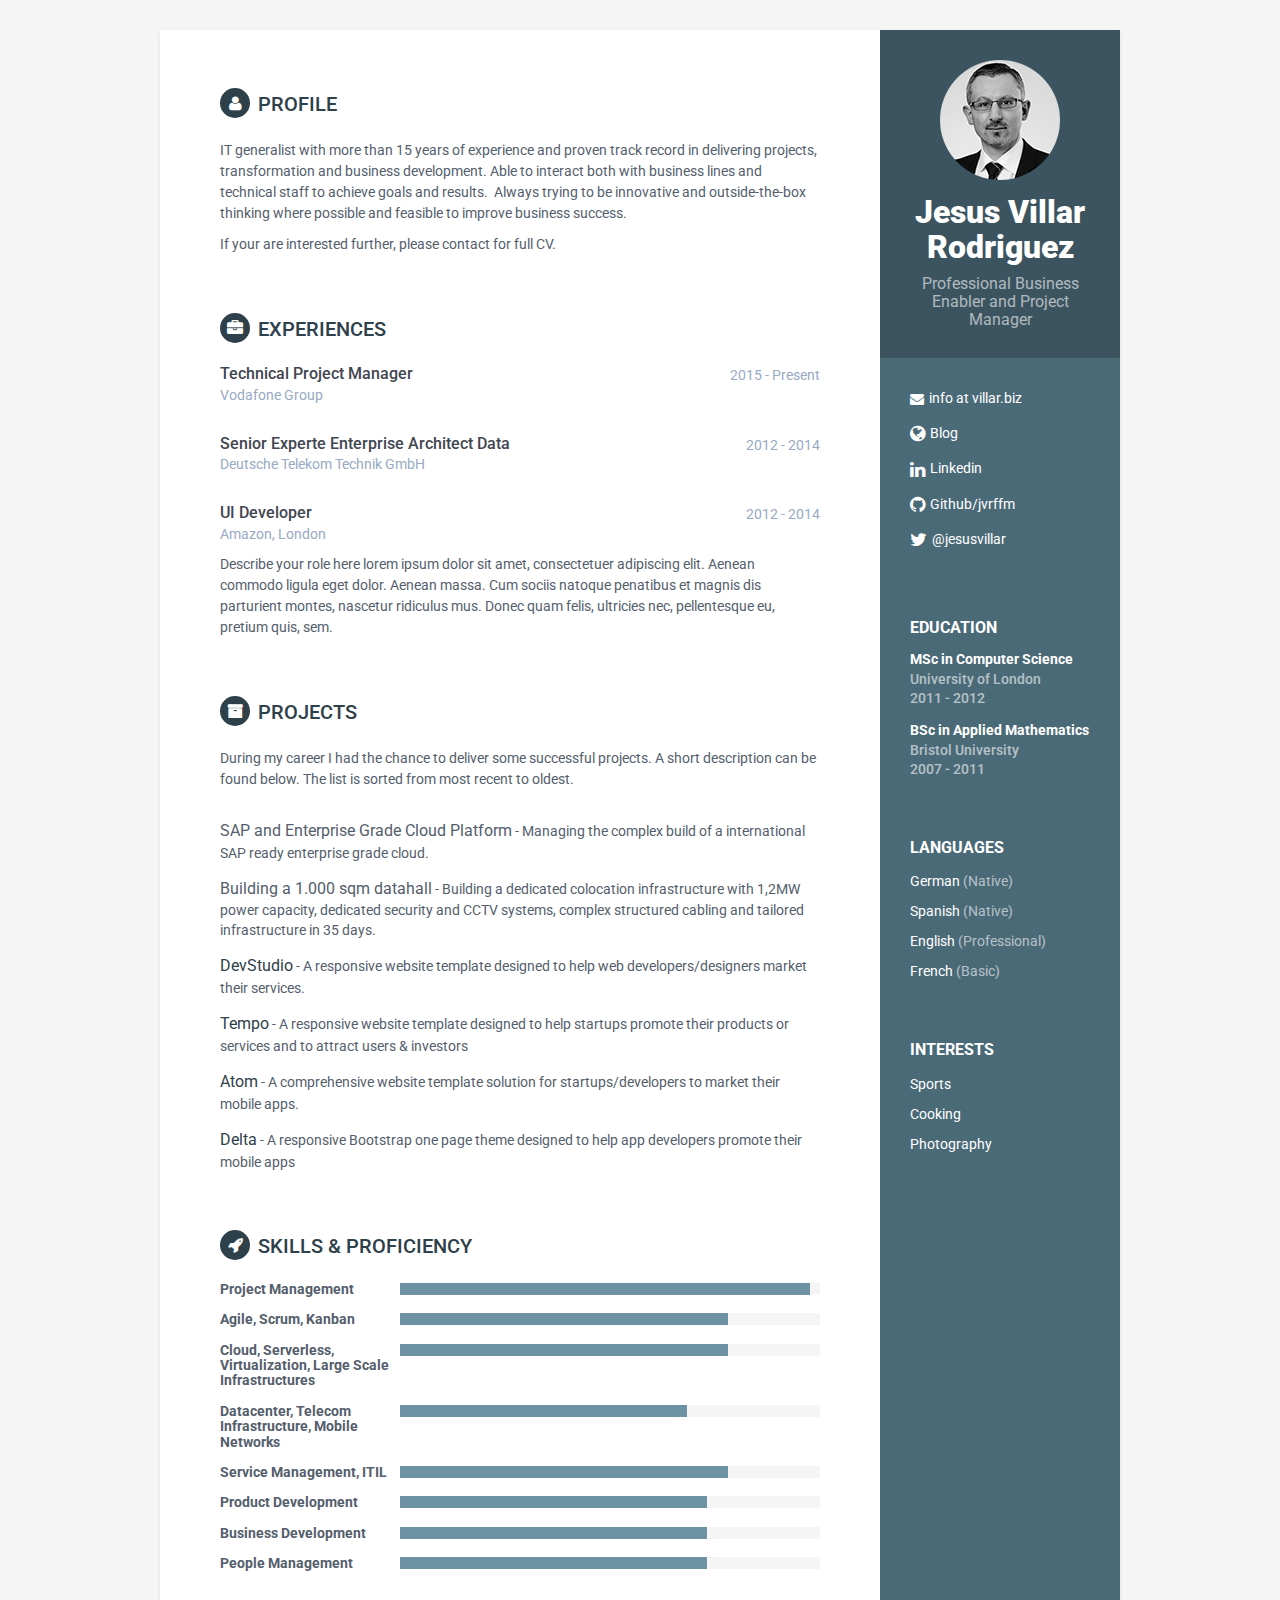
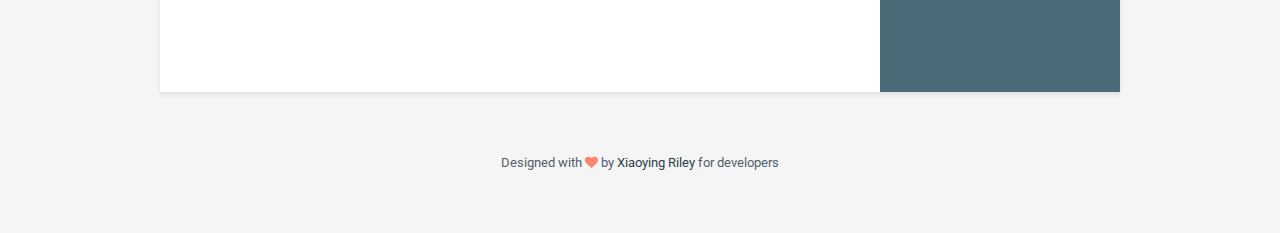
==== index.html @ b579a1f4 "Update Index page" ====
<!DOCTYPE html>
<!--[if IE 8]> <html lang="en" class="ie8"> <![endif]-->
<!--[if IE 9]> <html lang="en" class="ie9"> <![endif]-->
<!--[if !IE]><!--> <html lang="en"> <!--<![endif]-->
<head>
    <title>Jesus Villar Rodriguez</title>
    <!-- Meta -->
    <meta charset="utf-8">
    <meta http-equiv="X-UA-Compatible" content="IE=edge">
    <meta name="viewport" content="width=device-width, initial-scale=1.0">
    <meta name="description" content="Personal CV / Resume of Jesus Villar Rodriguez">
    <meta name="author" content="Jesus Villar Rodriguez">
    <link rel="shortcut icon" href="logos/favicon.ico">
    <link href='https://fonts.googleapis.com/css?family=Roboto:400,500,400italic,300italic,300,500italic,700,700italic,900,900italic' rel='stylesheet' type='text/css'>
    <!-- Global CSS -->
    <link rel="stylesheet" href="assets/plugins/bootstrap/css/bootstrap.min.css">
    <!-- Plugins CSS -->
    <link rel="stylesheet" href="assets/plugins/font-awesome/css/font-awesome.css">

    <!-- Theme CSS -->
    <link id="theme-style" rel="stylesheet" href="assets/css/styles-6.css">
    <!-- HTML5 shim and Respond.js for IE8 support of HTML5 elements and media queries -->
    <!--[if lt IE 9]>
      <script src="https://oss.maxcdn.com/html5shiv/3.7.2/html5shiv.min.js"></script>
      <script src="https://oss.maxcdn.com/respond/1.4.2/respond.min.js"></script>
    <![endif]-->
</head>

<body>
    <div class="wrapper">
        <div class="sidebar-wrapper">
            <div class="profile-container">
                <img class="profile" src="assets/images/profile.png" alt="Jesus Villar Rodriguez" />
                <h1 class="name">Jesus Villar Rodriguez</h1>
                <h3 class="tagline">Professional Business Enabler and Project Manager</h3>
            </div><!--//profile-container-->

            <div class="contact-container container-block">
                <ul class="list-unstyled contact-list">
                    <li class="email"><i class="fa fa-envelope"></i><a href="mailto: info@villar.biz">info at villar.biz</a></li>
                    <!-- <li class="phone"><i class="fa fa-phone"></i><a href="tel:0123 456 789">0123 456 789</a></li>-->
                    <li class="website"><i class="fa fa-globe"></i><a href="http://villar.cloud" target="_blank">Blog</a></li>
                    <li class="linkedin"><i class="fa fa-linkedin"></i><a href="https://www.linkedin.com/in/jesusvillar/" target="_blank">Linkedin</a></li>
                    <li class="github"><i class="fa fa-github"></i><a href="https://github.com/jvrffm" target="_blank">Github/jvrffm</a></li>
                    <li class="twitter"><i class="fa fa-twitter"></i><a href="https://twitter.com/jesusvillar" target="_blank">@jesusvillar</a></li>
                </ul>
            </div><!--//contact-container-->
            <div class="education-container container-block">
                <h2 class="container-block-title">Education</h2>
                <div class="item">
                    <h4 class="degree">MSc in Computer Science</h4>
                    <h5 class="meta">University of London</h5>
                    <div class="time">2011 - 2012</div>
                </div><!--//item-->
                <div class="item">
                    <h4 class="degree">BSc in Applied Mathematics</h4>
                    <h5 class="meta">Bristol University</h5>
                    <div class="time">2007 - 2011</div>
                </div><!--//item-->
            </div><!--//education-container-->

            <div class="languages-container container-block">
                <h2 class="container-block-title">Languages</h2>
                <ul class="list-unstyled interests-list">
                    <li>German <span class="lang-desc">(Native)</span></li>
                    <li>Spanish <span class="lang-desc">(Native)</span></li>
                    <li>English <span class="lang-desc">(Professional)</span></li>
                    <li>French <span class="lang-desc">(Basic)</span></li>
                </ul>
            </div><!--//interests-->

            <div class="interests-container container-block">
                <h2 class="container-block-title">Interests</h2>
                <ul class="list-unstyled interests-list">
                    <li>Sports</li>
                    <li>Cooking</li>
                    <li>Photography</li>
                </ul>
            </div><!--//interests-->

        </div><!--//sidebar-wrapper-->

        <div class="main-wrapper">

            <section class="section summary-section">
                <h2 class="section-title"><i class="fa fa-user"></i>Profile</h2>
                <div class="summary">
                    <p>IT generalist with more than 15 years of experience and proven track record in delivering projects, transformation and business development. Able to interact both with business lines and technical staff to achieve goals and results.  Always trying to be innovative and outside-the-box thinking where possible and feasible to improve business success.</p>
                    <p>If your are interested further, please contact for full CV. </p>
                </div><!--//summary-->
            </section><!--//section-->

            <section class="section experiences-section">
                <h2 class="section-title"><i class="fa fa-briefcase"></i>Experiences</h2>

                <div class="item">
                    <div class="meta">
                        <div class="upper-row">
                            <h3 class="job-title">Technical Project Manager</h3>
                            <div class="time">2015 - Present</div>
                        </div><!--//upper-row-->
                        <div class="company">Vodafone Group</div>
                    </div><!--//meta-->
<!--                <div class="details">
                        <p>DETAILS HERE</p>
                    </div> -->
                </div><!--//item-->

                <div class="item">
                    <div class="meta">
                        <div class="upper-row">
                            <h3 class="job-title">Senior Experte Enterprise Architect Data</h3>
                            <div class="time">2012 - 2014</div>
                        </div><!--//upper-row-->
                        <div class="company">Deutsche Telekom Technik GmbH</div>
                    </div><!--//meta-->
                    <!--                <div class="details">
                                            <p>DETAILS HERE</p>
                                        </div> -->
                </div><!--//item-->

                <div class="item">
                    <div class="meta">
                        <div class="upper-row">
                            <h3 class="job-title">UI Developer</h3>
                            <div class="time">2012 - 2014</div>
                        </div><!--//upper-row-->
                        <div class="company">Amazon, London</div>
                    </div><!--//meta-->
                    <div class="details">
                        <p>Describe your role here lorem ipsum dolor sit amet, consectetuer adipiscing elit. Aenean commodo ligula eget dolor. Aenean massa. Cum sociis natoque penatibus et magnis dis parturient montes, nascetur ridiculus mus. Donec quam felis, ultricies nec, pellentesque eu, pretium quis, sem.</p>
                    </div><!--//details-->
                </div><!--//item-->

            </section><!--//section-->

            <section class="section projects-section">
                <h2 class="section-title"><i class="fa fa-archive"></i>Projects</h2>
                <div class="intro">
                    <p>During my career I had the chance to deliver some successful projects. A short description can be found below. The list is sorted from most recent to oldest.</p>
                </div><!--//intro-->

                <div class="item">
                    <span class="project-title">SAP and Enterprise Grade Cloud Platform</span> - <span class="project-tagline">Managing the complex build of a international SAP ready enterprise grade cloud.</span>
                </div><!--//item-->

                <div class="item">
                    <span class="project-title">Building a 1.000 sqm datahall</span> - <span class="project-tagline">Building a dedicated colocation infrastructure with 1,2MW power capacity, dedicated security and CCTV systems, complex structured cabling and tailored infrastructure in 35 days.</span>
                </div><!--//item-->
                <div class="item">
                    <span class="project-title"><a href="http://themes.3rdwavemedia.com/website-templates/responsive-bootstrap-theme-web-development-agencies-devstudio/" target="_blank">DevStudio</a></span> -
                    <span class="project-tagline">A responsive website template designed to help web developers/designers market their services. </span>
                </div><!--//item-->
                <div class="item">
                    <span class="project-title"><a href="http://themes.3rdwavemedia.com/website-templates/responsive-bootstrap-theme-for-startups-tempo/" target="_blank">Tempo</a></span> - <span class="project-tagline">A responsive website template designed to help startups promote their products or services and to attract users &amp; investors</span>
                </div><!--//item-->
                <div class="item">
                    <span class="project-title"><a href="hhttp://themes.3rdwavemedia.com/website-templates/responsive-bootstrap-theme-mobile-apps-atom/" target="_blank">Atom</a></span> - <span class="project-tagline">A comprehensive website template solution for startups/developers to market their mobile apps. </span>
                </div><!--//item-->
                <div class="item">
                    <span class="project-title"><a href="http://themes.3rdwavemedia.com/website-templates/responsive-bootstrap-theme-for-mobile-apps-delta/" target="_blank">Delta</a></span> - <span class="project-tagline">A responsive Bootstrap one page theme designed to help app developers promote their mobile apps</span>
                </div><!--//item-->
            </section><!--//section-->

            <section class="skills-section section">
                <h2 class="section-title"><i class="fa fa-rocket"></i>Skills &amp; Proficiency</h2>
                <div class="skillset">
                    <div class="item">
                        <h3 class="level-title">Project Management</h3>
                        <div class="level-bar">
                            <div class="level-bar-inner" data-level="100%">
                            </div>
                        </div><!--//level-bar-->
                    </div><!--//item-->

                    <div class="item">
                        <h3 class="level-title">Agile, Scrum, Kanban</h3>
                        <div class="level-bar">
                            <div class="level-bar-inner" data-level="80%">
                            </div>
                        </div><!--//level-bar-->
                    </div><!--//item-->

                    <div class="item">
                        <h3 class="level-title">Cloud, Serverless, Virtualization, Large Scale Infrastructures</h3>
                        <div class="level-bar">
                            <div class="level-bar-inner" data-level="80%">
                            </div>
                        </div><!--//level-bar-->
                    </div><!--//item-->

                    <div class="item">
                        <h3 class="level-title">Datacenter, Telecom Infrastructure, Mobile Networks</h3>
                        <div class="level-bar">
                            <div class="level-bar-inner" data-level="70%">
                            </div>
                        </div><!--//level-bar-->
                    </div><!--//item-->

                    <div class="item">
                        <h3 class="level-title">Service Management, ITIL</h3>
                        <div class="level-bar">
                            <div class="level-bar-inner" data-level="80%">
                            </div>
                        </div><!--//level-bar-->
                    </div><!--//item-->

                    <div class="item">
                        <h3 class="level-title">Product Development</h3>
                        <div class="level-bar">
                            <div class="level-bar-inner" data-level="75%">
                            </div>
                        </div><!--//level-bar-->
                    </div><!--//item-->

                    <div class="item">
                        <h3 class="level-title">Business Development</h3>
                        <div class="level-bar">
                            <div class="level-bar-inner" data-level="75%">
                            </div>
                        </div><!--//level-bar-->
                    </div><!--//item-->

                    <div class="item">
                        <h3 class="level-title">People Management</h3>
                        <div class="level-bar">
                            <div class="level-bar-inner" data-level="75%">
                            </div>
                        </div><!--//level-bar-->
                    </div><!--//item-->

                </div>
            </section><!--//skills-section-->

        </div><!--//main-body-->
    </div>

    <footer class="footer">
        <div class="text-center">
                <!--/* This template is released under the Creative Commons Attribution 3.0 License. Please keep the attribution link below when using for your own project. Thank you for your support. :) If you'd like to use the template without the attribution, you can check out other license options via our website: themes.3rdwavemedia.com */-->
                <small class="copyright">Designed with <i class="fa fa-heart"></i> by <a href="http://themes.3rdwavemedia.com" target="_blank">Xiaoying Riley</a> for developers</small>
        </div><!--//container-->
    </footer><!--//footer-->

    <!-- Javascript -->
    <script type="text/javascript" src="assets/plugins/jquery-1.11.3.min.js"></script>
    <script type="text/javascript" src="assets/plugins/bootstrap/js/bootstrap.min.js"></script>
    <!-- custom js -->
    <script type="text/javascript" src="assets/js/main.js"></script>
</body>
</html>
---- assets/css/styles-6.css ----
/*   
 * Template Name: Orbit - Responsive Resume/CV Template for Developers
 * Version: 1.0
 * Author: Xiaoying Riley
 * Twitter: @3rdwave_themes
 * License: Creative Commons Attribution 3.0 License
 * Website: http://themes.3rdwavemedia.com/
*/
/* styles-6.css */
/* ======= Base ======= */
body {
  font-family: 'Roboto', sans-serif;
  color: #545E6C;
  background: #f5f5f5;
  font-size: 14px;
  padding: 30px;
  -webkit-font-smoothing: antialiased;
  -moz-osx-font-smoothing: grayscale;
}
h1,
h2,
h3,
h4,
h5,
h6 {
  font-weight: 700;
}
a {
  color: #2e4049;
  -webkit-transition: all 0.4s ease-in-out;
  -moz-transition: all 0.4s ease-in-out;
  -ms-transition: all 0.4s ease-in-out;
  -o-transition: all 0.4s ease-in-out;
}
a:hover {
  text-decoration: underline;
  color: #10171a;
}
a:focus {
  text-decoration: none;
}
p {
  line-height: 1.5;
}
.wrapper {
  background: #4B6A78;
  max-width: 960px;
  margin: 0 auto;
  position: relative;
  -webkit-box-shadow: 0px 2px 4px rgba(0, 0, 0, 0.1);
  -moz-box-shadow: 0px 2px 4px rgba(0, 0, 0, 0.1);
  box-shadow: 0px 2px 4px rgba(0, 0, 0, 0.1);
}
.sidebar-wrapper {
  background: #4B6A78;
  position: absolute;
  right: 0;
  width: 240px;
  height: 100%;
  min-height: 800px;
  color: #fff;
}
.sidebar-wrapper a {
  color: #fff;
}
.sidebar-wrapper .profile-container {
  padding: 30px;
  background: rgba(0, 0, 0, 0.2);
  text-align: center;
  color: #fff;
}
.sidebar-wrapper .name {
  font-size: 32px;
  font-weight: 900;
  margin-top: 0;
  margin-bottom: 10px;
}
.sidebar-wrapper .tagline {
  color: rgba(255, 255, 255, 0.6);
  font-size: 16px;
  font-weight: 400;
  margin-top: 0;
  margin-bottom: 0;
}
.sidebar-wrapper .profile {
  margin-bottom: 15px;
}
.sidebar-wrapper .contact-list .fa {
  margin-right: 5px;
  font-size: 18px;
  vertical-align: middle;
}
.sidebar-wrapper .contact-list li {
  margin-bottom: 15px;
}
.sidebar-wrapper .contact-list li:last-child {
  margin-bottom: 0;
}
.sidebar-wrapper .contact-list .email .fa {
  font-size: 14px;
}
.sidebar-wrapper .container-block {
  padding: 30px;
}
.sidebar-wrapper .container-block-title {
  text-transform: uppercase;
  font-size: 16px;
  font-weight: 700;
  margin-top: 0;
  margin-bottom: 15px;
}
.sidebar-wrapper .degree {
  font-size: 14px;
  margin-top: 0;
  margin-bottom: 5px;
}
.sidebar-wrapper .education-container .item {
  margin-bottom: 15px;
}
.sidebar-wrapper .education-container .item:last-child {
  margin-bottom: 0;
}
.sidebar-wrapper .education-container .meta {
  color: rgba(255, 255, 255, 0.6);
  font-weight: 500;
  margin-bottom: 0px;
  margin-top: 0;
}
.sidebar-wrapper .education-container .time {
  color: rgba(255, 255, 255, 0.6);
  font-weight: 500;
  margin-bottom: 0px;
}
.sidebar-wrapper .languages-container .lang-desc {
  color: rgba(255, 255, 255, 0.6);
}
.sidebar-wrapper .languages-list {
  margin-bottom: 0;
}
.sidebar-wrapper .languages-list li {
  margin-bottom: 10px;
}
.sidebar-wrapper .languages-list li:last-child {
  margin-bottom: 0;
}
.sidebar-wrapper .interests-list {
  margin-bottom: 0;
}
.sidebar-wrapper .interests-list li {
  margin-bottom: 10px;
}
.sidebar-wrapper .interests-list li:last-child {
  margin-bottom: 0;
}
.main-wrapper {
  background: #fff;
  padding: 60px;
  padding-right: 300px;
}
.main-wrapper .section-title {
  text-transform: uppercase;
  font-size: 20px;
  font-weight: 500;
  color: #2e4049;
  position: relative;
  margin-top: 0;
  margin-bottom: 20px;
}
.main-wrapper .section-title .fa {
  width: 30px;
  height: 30px;
  margin-right: 8px;
  display: inline-block;
  color: #fff;
  -webkit-border-radius: 50%;
  -moz-border-radius: 50%;
  -ms-border-radius: 50%;
  -o-border-radius: 50%;
  border-radius: 50%;
  -moz-background-clip: padding;
  -webkit-background-clip: padding-box;
  background-clip: padding-box;
  background: #2e4049;
  text-align: center;
  padding-top: 8px;
  font-size: 16px;
  position: relative;
  top: -2px;
}
.main-wrapper .section {
  margin-bottom: 60px;
}
.main-wrapper .experiences-section .item {
  margin-bottom: 30px;
}
.main-wrapper .upper-row {
  position: relative;
  overflow: hidden;
  margin-bottom: 2px;
}
.main-wrapper .job-title {
  color: #3F4650;
  font-size: 16px;
  margin-top: 0;
  margin-bottom: 0;
  font-weight: 500;
}
.main-wrapper .time {
  position: absolute;
  right: 0;
  top: 0;
  color: #97AAC3;
}
.main-wrapper .company {
  margin-bottom: 10px;
  color: #97AAC3;
}
.main-wrapper .project-title {
  font-size: 16px;
  font-weight: 400;
  margin-top: 0;
  margin-bottom: 5px;
}
.main-wrapper .projects-section .intro {
  margin-bottom: 30px;
}
.main-wrapper .projects-section .item {
  margin-bottom: 15px;
}
.skillset .item {
  margin-bottom: 15px;
  overflow: hidden;
}
.skillset .level-title {
  font-size: 14px;
  margin-top: 0;
  margin-bottom: 12px;
}
.skillset .level-bar {
  height: 12px;
  background: #f5f5f5;
}
.skillset .level-bar-inner {
  height: 12px;
  background: #6c92a3;
}
.footer {
  padding: 30px;
  padding-top: 60px;
}
.footer .copyright {
  line-height: 1.6;
  color: #545E6C;
  font-size: 13px;
}
.footer .fa-heart {
  color: #fb866a;
}
/* Extra small devices (phones, less than 768px) */
@media (max-width: 767px) {
  .sidebar-wrapper {
    position: static;
    width: inherit;
  }
  .main-wrapper {
    padding: 30px;
  }
  .main-wrapper .time {
    position: static;
    display: block;
    margin-top: 5px;
  }
  .main-wrapper .upper-row {
    margin-bottom: 0;
  }
}
/* Small devices (tablets, 768px and up) */
/* Medium devices (desktops, 992px and up) */
@media (min-width: 992px) {
  .skillset .level-title {
    display: inline-block;
    float: left;
    width: 30%;
    margin-bottom: 0;
  }
  .skillset .level-bar {
    display: inline-block;
    width: 70%;
    float: left;
    position: relative;
    top: 1px;
  }
}
/* Large devices (large desktops, 1200px and up) */
/* Ex-Large devices (large desktops, 1200px and up) */
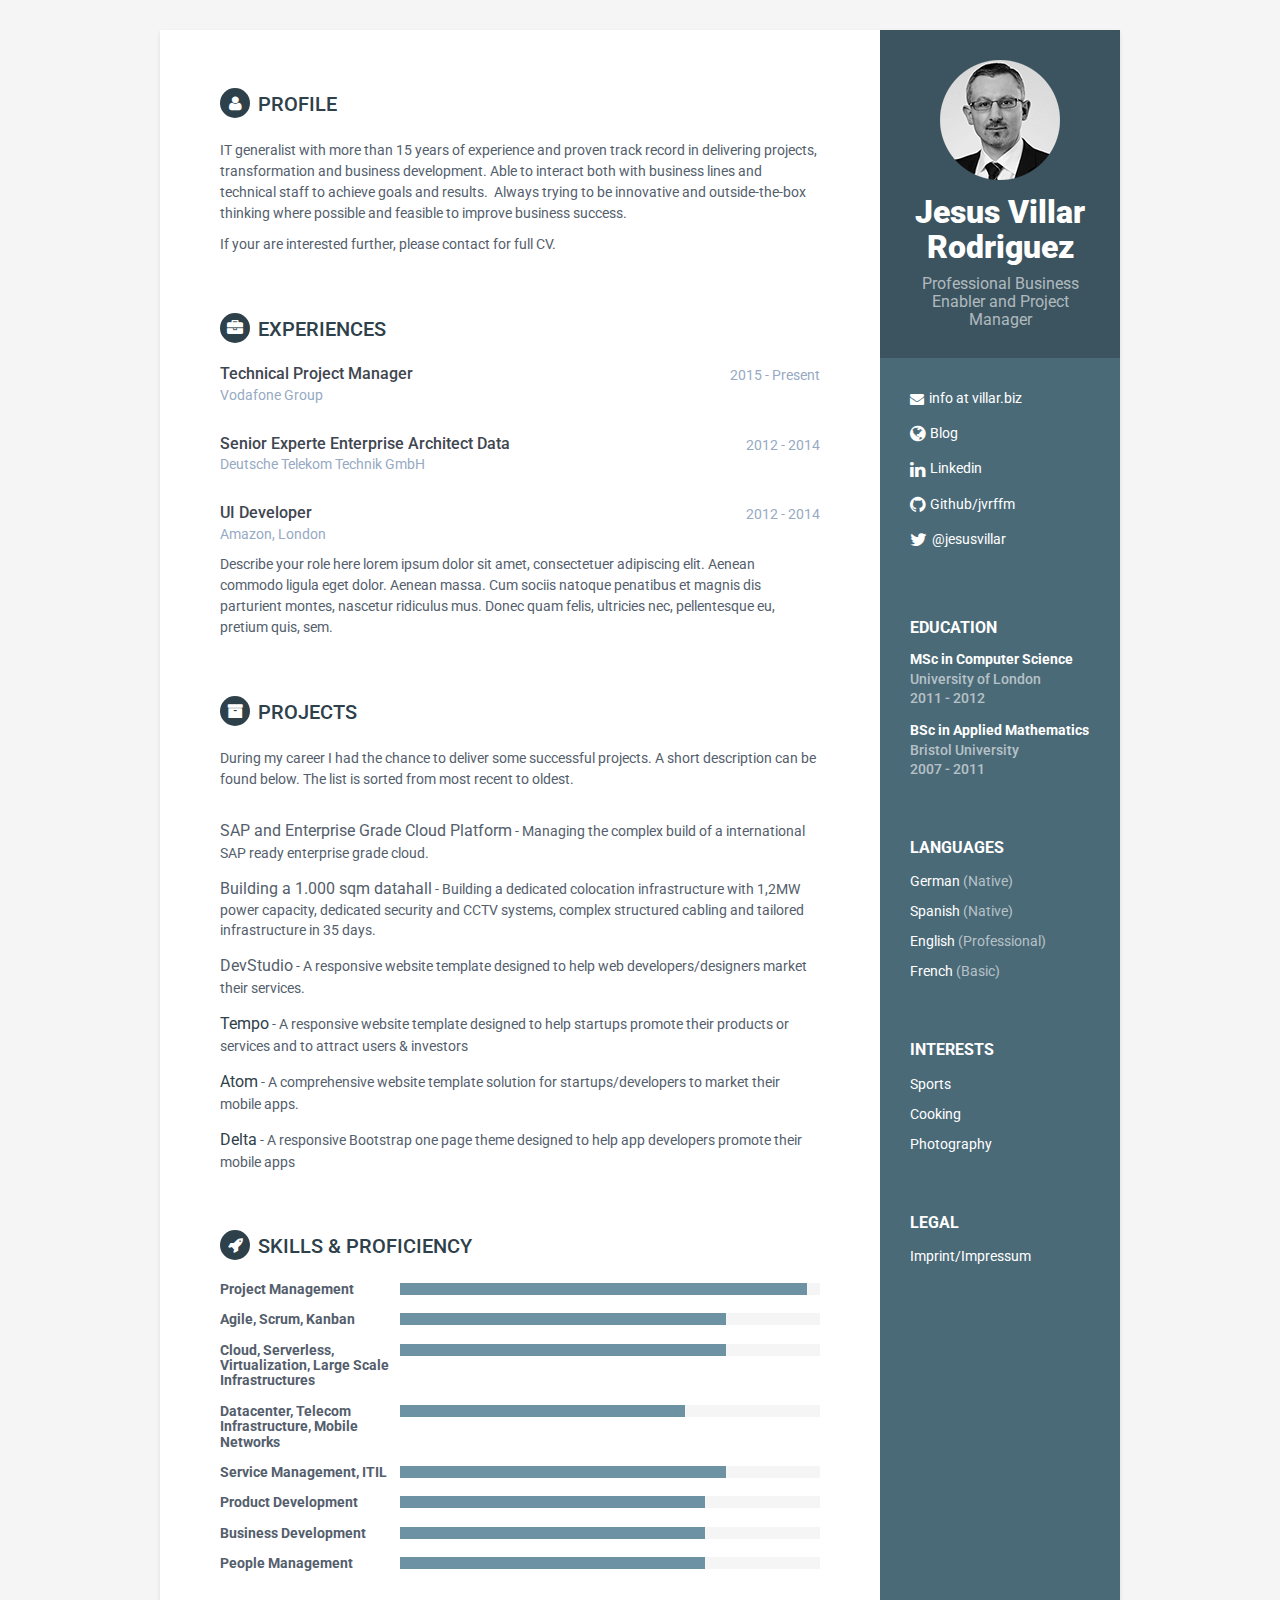
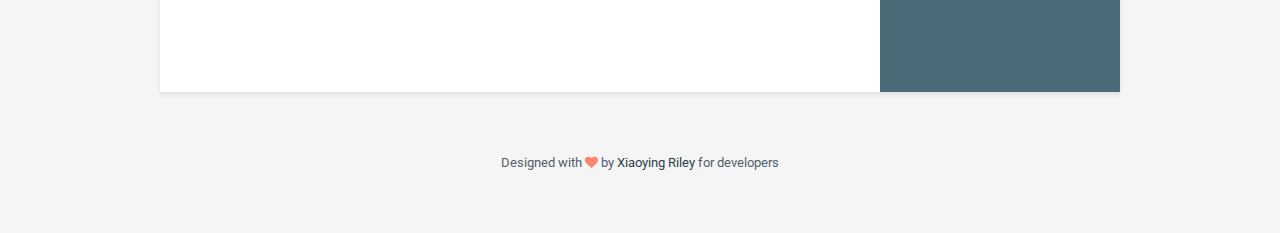
==== commit 63b20514: "Impressum added" ====
--- a/index.html
+++ b/index.html
@@ -78,6 +78,15 @@
                 </ul>
             </div><!--//interests-->
 
+            <div class="interests-container container-block">
+                <h2 class="container-block-title">Legal</h2>
+                <ul class="list-unstyled interests-list">
+                    <li><a href="impressum.html" target="_blank">Imprint/Impressum</a></li>
+                </ul>
+            </div><!--//Legal-->
+
+
+
         </div><!--//sidebar-wrapper-->
 
         <div class="main-wrapper">
@@ -149,7 +158,7 @@
                     <span class="project-title">Building a 1.000 sqm datahall</span> - <span class="project-tagline">Building a dedicated colocation infrastructure with 1,2MW power capacity, dedicated security and CCTV systems, complex structured cabling and tailored infrastructure in 35 days.</span>
                 </div><!--//item-->
                 <div class="item">
-                    <span class="project-title"><a href="http://themes.3rdwavemedia.com/website-templates/responsive-bootstrap-theme-web-development-agencies-devstudio/" target="_blank">DevStudio</a></span> -
+                    <span class="project-title">DevStudio</span> -
                     <span class="project-tagline">A responsive website template designed to help web developers/designers market their services. </span>
                 </div><!--//item-->
                 <div class="item">
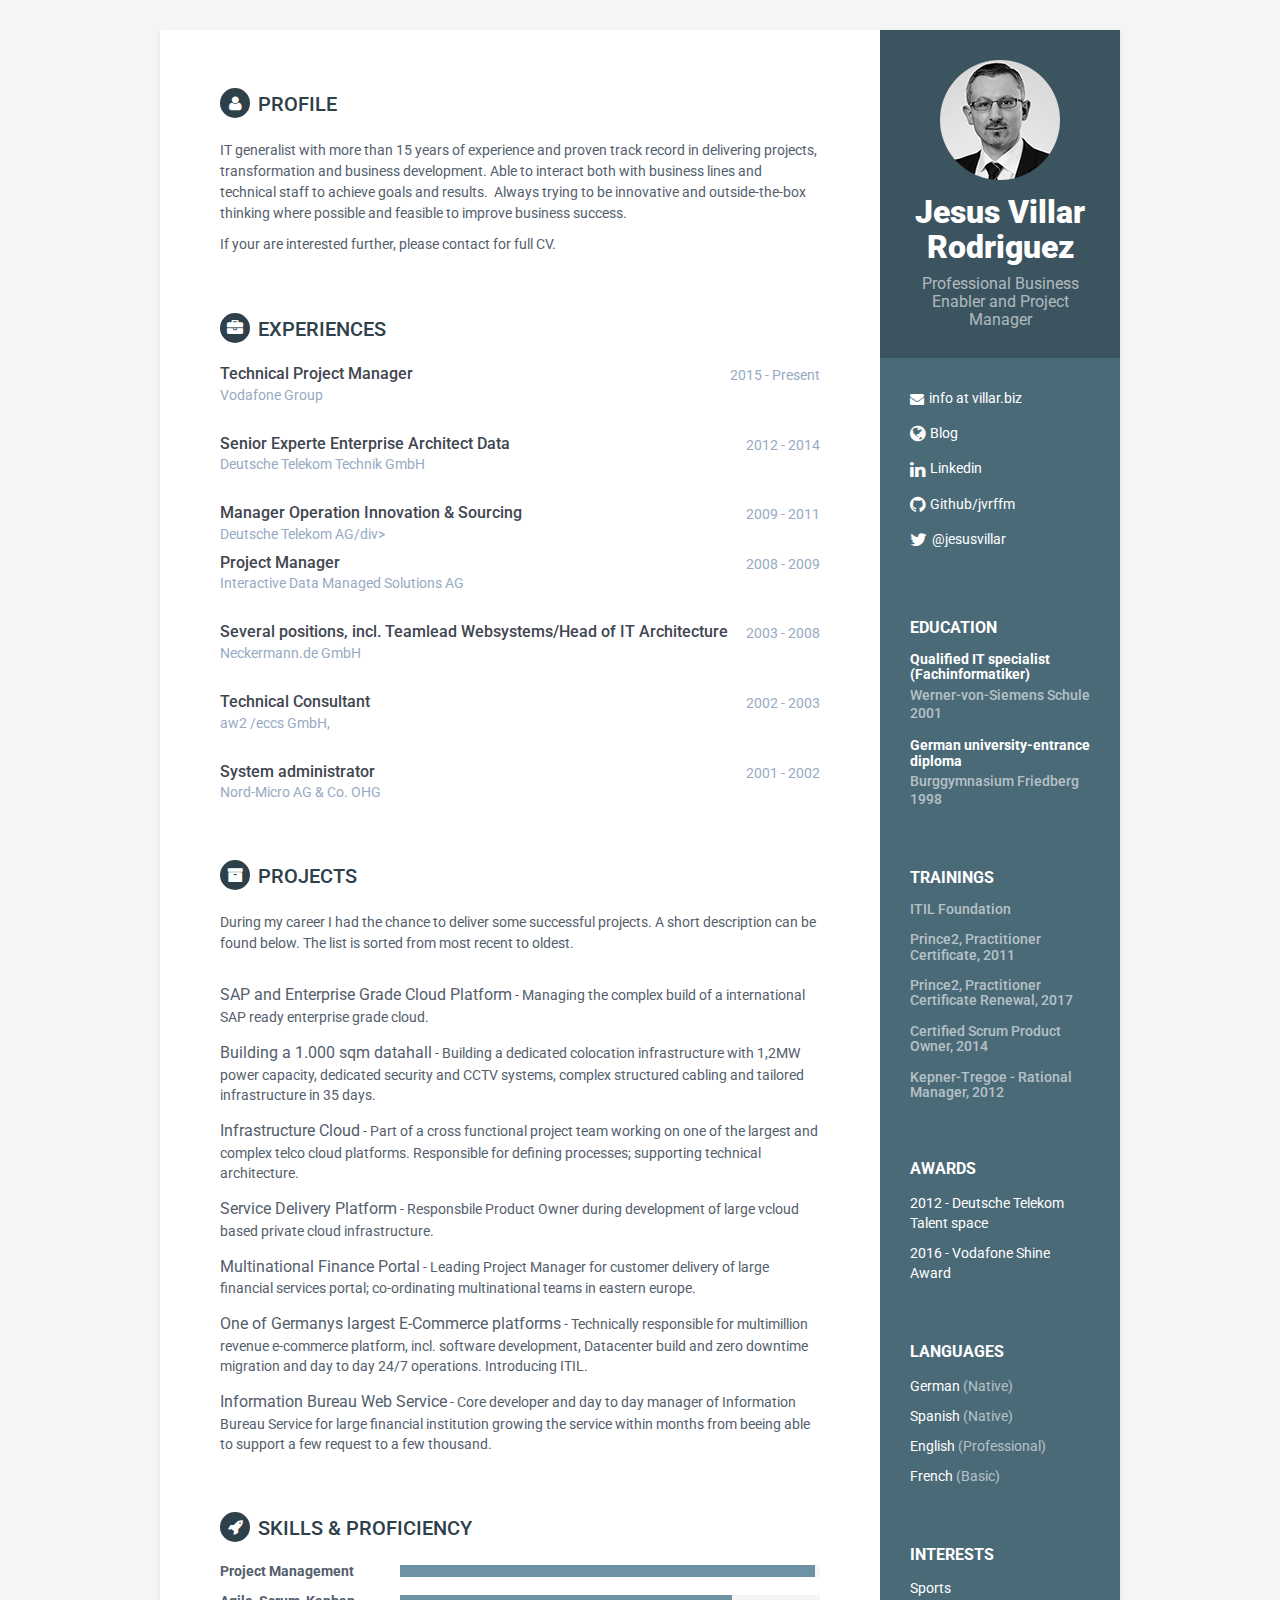
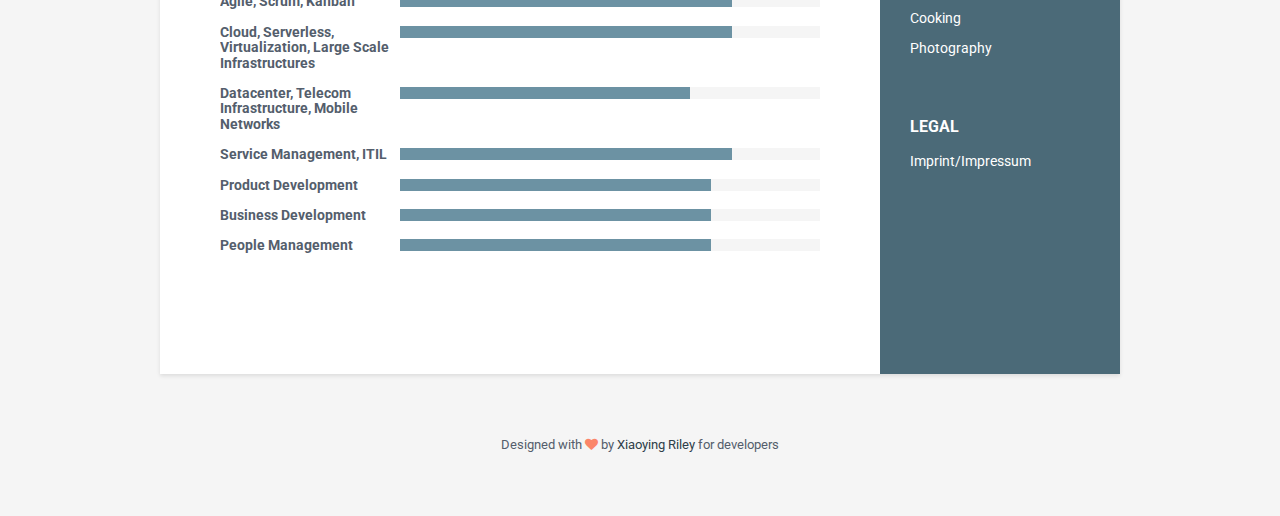
==== commit 04f89696: "Index finished" ====
--- a/index.html
+++ b/index.html
@@ -48,16 +48,44 @@
             <div class="education-container container-block">
                 <h2 class="container-block-title">Education</h2>
                 <div class="item">
-                    <h4 class="degree">MSc in Computer Science</h4>
-                    <h5 class="meta">University of London</h5>
-                    <div class="time">2011 - 2012</div>
-                </div><!--//item-->
-                <div class="item">
-                    <h4 class="degree">BSc in Applied Mathematics</h4>
-                    <h5 class="meta">Bristol University</h5>
-                    <div class="time">2007 - 2011</div>
+                    <h4 class="degree">Qualified IT specialist (Fachinformatiker)</h4>
+                    <h5 class="meta">Werner-von-Siemens Schule</h5>
+                    <div class="time">2001</div>
+                </div><!--//item-->
+                <div class="item">
+                    <h4 class="degree">German university-entrance diploma</h4>
+                    <h5 class="meta">Burggymnasium Friedberg</h5>
+                    <div class="time">1998</div>
                 </div><!--//item-->
             </div><!--//education-container-->
+
+            <div class="education-container container-block">
+                <h2 class="container-block-title">Trainings</h2>
+                <div class="item">
+                    <h5 class="meta">ITIL Foundation</h5>
+                </div><!--//item-->
+                <div class="item">
+                    <h5 class="meta">Prince2, Practitioner Certificate, 2011</h5>
+                </div><!--//item-->
+                <div class="item">
+                    <h5 class="meta">Prince2, Practitioner Certificate Renewal, 2017</h5>
+                </div><!--//item-->
+                <div class="item">
+                    <h5 class="meta">Certified Scrum Product Owner, 2014</h5>
+                </div><!--//item-->
+                <div class="item">
+                    <h5 class="meta">Kepner-Tregoe - Rational Manager, 2012</h5>
+                </div><!--//item-->
+            </div><!--//education-container-->
+
+            <!--//Awards-->
+            <div class="interests-container container-block">
+                <h2 class="container-block-title">Awards</h2>
+                <ul class="list-unstyled interests-list">
+                    <li>2012 - Deutsche Telekom Talent space </li>
+                    <li>2016 - Vodafone Shine Award </li>
+                </ul>
+            </div><!--//Awards-->
 
             <div class="languages-container container-block">
                 <h2 class="container-block-title">Languages</h2>
@@ -132,14 +160,66 @@
                 <div class="item">
                     <div class="meta">
                         <div class="upper-row">
-                            <h3 class="job-title">UI Developer</h3>
-                            <div class="time">2012 - 2014</div>
-                        </div><!--//upper-row-->
-                        <div class="company">Amazon, London</div>
-                    </div><!--//meta-->
-                    <div class="details">
-                        <p>Describe your role here lorem ipsum dolor sit amet, consectetuer adipiscing elit. Aenean commodo ligula eget dolor. Aenean massa. Cum sociis natoque penatibus et magnis dis parturient montes, nascetur ridiculus mus. Donec quam felis, ultricies nec, pellentesque eu, pretium quis, sem.</p>
-                    </div><!--//details-->
+                            <h3 class="job-title">Manager Operation Innovation & Sourcing</h3>
+                            <div class="time">2009 - 2011</div>
+                        </div><!--//upper-row-->
+                        <div class="company">Deutsche Telekom AG/div>
+                    </div><!--//meta-->
+                    <!--                <div class="details">
+                                            <p>DETAILS HERE</p>
+                                        </div> -->
+                </div><!--//item-->
+
+                <div class="item">
+                    <div class="meta">
+                        <div class="upper-row">
+                            <h3 class="job-title">Project Manager</h3>
+                            <div class="time">2008 - 2009</div>
+                        </div><!--//upper-row-->
+                        <div class="company">Interactive Data Managed Solutions AG</div>
+                    </div><!--//meta-->
+                    <!--                <div class="details">
+                                            <p>DETAILS HERE</p>
+                                        </div> -->
+                </div><!--//item-->
+
+                <div class="item">
+                    <div class="meta">
+                        <div class="upper-row">
+                            <h3 class="job-title">Several positions, incl. Teamlead Websystems/Head of IT Architecture </h3>
+                            <div class="time">2003 - 2008</div>
+                        </div><!--//upper-row-->
+                        <div class="company">Neckermann.de GmbH</div>
+                    </div><!--//meta-->
+                    <!--                <div class="details">
+                                            <p>DETAILS HERE</p>
+                                        </div> -->
+                </div><!--//item-->
+
+                <div class="item">
+                    <div class="meta">
+                        <div class="upper-row">
+                            <h3 class="job-title">Technical Consultant</h3>
+                            <div class="time">2002 - 2003</div>
+                        </div><!--//upper-row-->
+                        <div class="company">aw2 /eccs GmbH,</div>
+                    </div><!--//meta-->
+                    <!--                <div class="details">
+                                            <p>DETAILS HERE</p>
+                                        </div> -->
+                </div><!--//item-->
+
+                <div class="item">
+                    <div class="meta">
+                        <div class="upper-row">
+                            <h3 class="job-title">System administrator</h3>
+                            <div class="time">2001 - 2002</div>
+                        </div><!--//upper-row-->
+                        <div class="company">Nord-Micro AG & Co. OHG</div>
+                    </div><!--//meta-->
+                    <!--                <div class="details">
+                                            <p>DETAILS HERE</p>
+                                        </div> -->
                 </div><!--//item-->
 
             </section><!--//section-->
@@ -158,17 +238,20 @@
                     <span class="project-title">Building a 1.000 sqm datahall</span> - <span class="project-tagline">Building a dedicated colocation infrastructure with 1,2MW power capacity, dedicated security and CCTV systems, complex structured cabling and tailored infrastructure in 35 days.</span>
                 </div><!--//item-->
                 <div class="item">
-                    <span class="project-title">DevStudio</span> -
-                    <span class="project-tagline">A responsive website template designed to help web developers/designers market their services. </span>
-                </div><!--//item-->
-                <div class="item">
-                    <span class="project-title"><a href="http://themes.3rdwavemedia.com/website-templates/responsive-bootstrap-theme-for-startups-tempo/" target="_blank">Tempo</a></span> - <span class="project-tagline">A responsive website template designed to help startups promote their products or services and to attract users &amp; investors</span>
-                </div><!--//item-->
-                <div class="item">
-                    <span class="project-title"><a href="hhttp://themes.3rdwavemedia.com/website-templates/responsive-bootstrap-theme-mobile-apps-atom/" target="_blank">Atom</a></span> - <span class="project-tagline">A comprehensive website template solution for startups/developers to market their mobile apps. </span>
-                </div><!--//item-->
-                <div class="item">
-                    <span class="project-title"><a href="http://themes.3rdwavemedia.com/website-templates/responsive-bootstrap-theme-for-mobile-apps-delta/" target="_blank">Delta</a></span> - <span class="project-tagline">A responsive Bootstrap one page theme designed to help app developers promote their mobile apps</span>
+                    <span class="project-title">Infrastructure Cloud</span> -
+                    <span class="project-tagline">Part of a cross functional project team working on one of the largest and complex telco cloud platforms. Responsible for defining processes; supporting technical architecture.</span>
+                </div><!--//item-->
+                <div class="item">
+                    <span class="project-title">Service Delivery Platform</span> - <span class="project-tagline">Responsbile Product Owner during development of large vcloud based private cloud infrastructure.</span>
+                </div><!--//item-->
+                <div class="item">
+                    <span class="project-title">Multinational Finance Portal</span> - <span class="project-tagline">Leading Project Manager for customer delivery of large financial services portal; co-ordinating multinational teams in eastern europe.</span>
+                </div><!--//item-->
+                <div class="item">
+                    <span class="project-title">One of Germanys largest E-Commerce platforms</span> - <span class="project-tagline">Technically responsible for multimillion revenue e-commerce platform, incl. software development, Datacenter build and zero downtime migration and day to day 24/7 operations. Introducing ITIL.</span>
+                </div><!--//item-->
+                <div class="item">
+                    <span class="project-title">Information Bureau Web Service</span> - <span class="project-tagline">Core developer and day to day manager of Information Bureau Service for large financial institution growing the service within months from beeing able to support a few request to a few thousand.</span>
                 </div><!--//item-->
             </section><!--//section-->
 
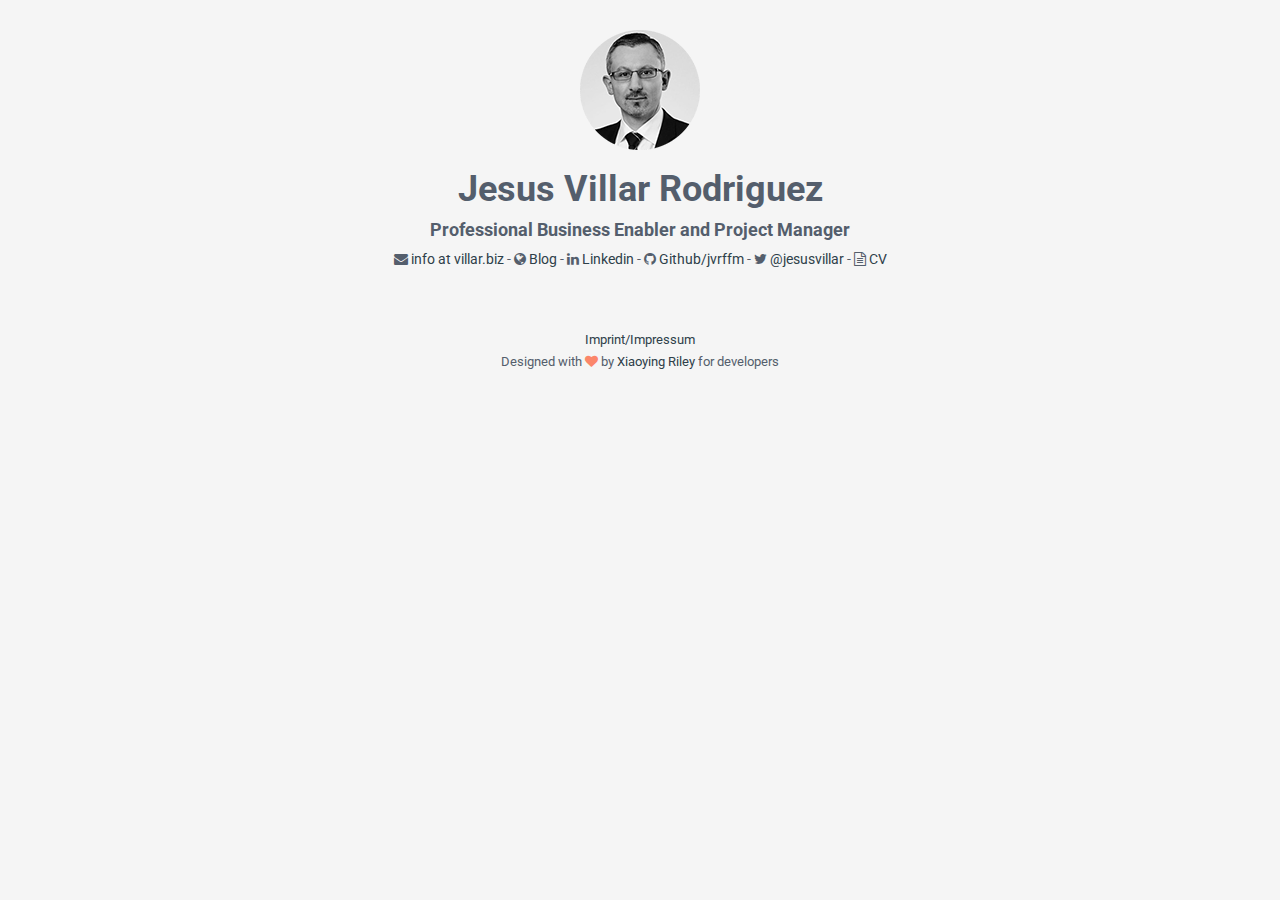
==== commit 69618c9a: "Index usw updated" ====
--- a/index.html
+++ b/index.html
@@ -27,308 +27,30 @@
 </head>
 
 <body>
-    <div class="wrapper">
-        <div class="sidebar-wrapper">
-            <div class="profile-container">
+
+      <div class="text-center">
+            <section class="section summary-section">
                 <img class="profile" src="assets/images/profile.png" alt="Jesus Villar Rodriguez" />
-                <h1 class="name">Jesus Villar Rodriguez</h1>
-                <h3 class="tagline">Professional Business Enabler and Project Manager</h3>
-            </div><!--//profile-container-->
+                <h1 class="section-title">Jesus Villar Rodriguez</h1>
+                <h4 class="job-title">Professional Business Enabler and Project Manager</h4>
+            </section>
+            <section class="section summary-section">
+                    <i class="fa fa-envelope"></i><a href="mailto: info@villar.biz"> info at villar.biz</a> -
+                    <i class="fa fa-globe"></i><a href="http://villar.cloud" target="_blank"> Blog</a> -
+                    <i class="fa fa-linkedin"></i><a href="https://www.linkedin.com/in/jesusvillar/" target="_blank"> Linkedin</a> -
+                    <i class="fa fa-github"></i><a href="https://github.com/jvrffm" target="_blank"> Github/jvrffm</a> -
+                    <i class="fa fa-twitter"></i><a href="https://twitter.com/jesusvillar" target="_blank"> @jesusvillar</a> -
+                    <i class="fa fa-file-text-o"></i><a href="jvr_cv.html"> CV</a>
+            </section>
 
-            <div class="contact-container container-block">
-                <ul class="list-unstyled contact-list">
-                    <li class="email"><i class="fa fa-envelope"></i><a href="mailto: info@villar.biz">info at villar.biz</a></li>
-                    <!-- <li class="phone"><i class="fa fa-phone"></i><a href="tel:0123 456 789">0123 456 789</a></li>-->
-                    <li class="website"><i class="fa fa-globe"></i><a href="http://villar.cloud" target="_blank">Blog</a></li>
-                    <li class="linkedin"><i class="fa fa-linkedin"></i><a href="https://www.linkedin.com/in/jesusvillar/" target="_blank">Linkedin</a></li>
-                    <li class="github"><i class="fa fa-github"></i><a href="https://github.com/jvrffm" target="_blank">Github/jvrffm</a></li>
-                    <li class="twitter"><i class="fa fa-twitter"></i><a href="https://twitter.com/jesusvillar" target="_blank">@jesusvillar</a></li>
-                </ul>
-            </div><!--//contact-container-->
-            <div class="education-container container-block">
-                <h2 class="container-block-title">Education</h2>
-                <div class="item">
-                    <h4 class="degree">Qualified IT specialist (Fachinformatiker)</h4>
-                    <h5 class="meta">Werner-von-Siemens Schule</h5>
-                    <div class="time">2001</div>
-                </div><!--//item-->
-                <div class="item">
-                    <h4 class="degree">German university-entrance diploma</h4>
-                    <h5 class="meta">Burggymnasium Friedberg</h5>
-                    <div class="time">1998</div>
-                </div><!--//item-->
-            </div><!--//education-container-->
-
-            <div class="education-container container-block">
-                <h2 class="container-block-title">Trainings</h2>
-                <div class="item">
-                    <h5 class="meta">ITIL Foundation</h5>
-                </div><!--//item-->
-                <div class="item">
-                    <h5 class="meta">Prince2, Practitioner Certificate, 2011</h5>
-                </div><!--//item-->
-                <div class="item">
-                    <h5 class="meta">Prince2, Practitioner Certificate Renewal, 2017</h5>
-                </div><!--//item-->
-                <div class="item">
-                    <h5 class="meta">Certified Scrum Product Owner, 2014</h5>
-                </div><!--//item-->
-                <div class="item">
-                    <h5 class="meta">Kepner-Tregoe - Rational Manager, 2012</h5>
-                </div><!--//item-->
-            </div><!--//education-container-->
-
-            <!--//Awards-->
-            <div class="interests-container container-block">
-                <h2 class="container-block-title">Awards</h2>
-                <ul class="list-unstyled interests-list">
-                    <li>2012 - Deutsche Telekom Talent space </li>
-                    <li>2016 - Vodafone Shine Award </li>
-                </ul>
-            </div><!--//Awards-->
-
-            <div class="languages-container container-block">
-                <h2 class="container-block-title">Languages</h2>
-                <ul class="list-unstyled interests-list">
-                    <li>German <span class="lang-desc">(Native)</span></li>
-                    <li>Spanish <span class="lang-desc">(Native)</span></li>
-                    <li>English <span class="lang-desc">(Professional)</span></li>
-                    <li>French <span class="lang-desc">(Basic)</span></li>
-                </ul>
-            </div><!--//interests-->
-
-            <div class="interests-container container-block">
-                <h2 class="container-block-title">Interests</h2>
-                <ul class="list-unstyled interests-list">
-                    <li>Sports</li>
-                    <li>Cooking</li>
-                    <li>Photography</li>
-                </ul>
-            </div><!--//interests-->
-
-            <div class="interests-container container-block">
-                <h2 class="container-block-title">Legal</h2>
-                <ul class="list-unstyled interests-list">
-                    <li><a href="impressum.html" target="_blank">Imprint/Impressum</a></li>
-                </ul>
-            </div><!--//Legal-->
-
-
-
-        </div><!--//sidebar-wrapper-->
-
-        <div class="main-wrapper">
-
-            <section class="section summary-section">
-                <h2 class="section-title"><i class="fa fa-user"></i>Profile</h2>
-                <div class="summary">
-                    <p>IT generalist with more than 15 years of experience and proven track record in delivering projects, transformation and business development. Able to interact both with business lines and technical staff to achieve goals and results.  -Always trying to be innovative and outside-the-box thinking where possible and feasible to improve business success.</p>
-                    <p>If your are interested further, please contact for full CV. </p>
-                </div><!--//summary-->
-            </section><!--//section-->
-
-            <section class="section experiences-section">
-                <h2 class="section-title"><i class="fa fa-briefcase"></i>Experiences</h2>
-
-                <div class="item">
-                    <div class="meta">
-                        <div class="upper-row">
-                            <h3 class="job-title">Technical Project Manager</h3>
-                            <div class="time">2015 - Present</div>
-                        </div><!--//upper-row-->
-                        <div class="company">Vodafone Group</div>
-                    </div><!--//meta-->
-<!--                <div class="details">
-                        <p>DETAILS HERE</p>
-                    </div> -->
-                </div><!--//item-->
-
-                <div class="item">
-                    <div class="meta">
-                        <div class="upper-row">
-                            <h3 class="job-title">Senior Experte Enterprise Architect Data</h3>
-                            <div class="time">2012 - 2014</div>
-                        </div><!--//upper-row-->
-                        <div class="company">Deutsche Telekom Technik GmbH</div>
-                    </div><!--//meta-->
-                    <!--                <div class="details">
-                                            <p>DETAILS HERE</p>
-                                        </div> -->
-                </div><!--//item-->
-
-                <div class="item">
-                    <div class="meta">
-                        <div class="upper-row">
-                            <h3 class="job-title">Manager Operation Innovation & Sourcing</h3>
-                            <div class="time">2009 - 2011</div>
-                        </div><!--//upper-row-->
-                        <div class="company">Deutsche Telekom AG/div>
-                    </div><!--//meta-->
-                    <!--                <div class="details">
-                                            <p>DETAILS HERE</p>
-                                        </div> -->
-                </div><!--//item-->
-
-                <div class="item">
-                    <div class="meta">
-                        <div class="upper-row">
-                            <h3 class="job-title">Project Manager</h3>
-                            <div class="time">2008 - 2009</div>
-                        </div><!--//upper-row-->
-                        <div class="company">Interactive Data Managed Solutions AG</div>
-                    </div><!--//meta-->
-                    <!--                <div class="details">
-                                            <p>DETAILS HERE</p>
-                                        </div> -->
-                </div><!--//item-->
-
-                <div class="item">
-                    <div class="meta">
-                        <div class="upper-row">
-                            <h3 class="job-title">Several positions, incl. Teamlead Websystems/Head of IT Architecture </h3>
-                            <div class="time">2003 - 2008</div>
-                        </div><!--//upper-row-->
-                        <div class="company">Neckermann.de GmbH</div>
-                    </div><!--//meta-->
-                    <!--                <div class="details">
-                                            <p>DETAILS HERE</p>
-                                        </div> -->
-                </div><!--//item-->
-
-                <div class="item">
-                    <div class="meta">
-                        <div class="upper-row">
-                            <h3 class="job-title">Technical Consultant</h3>
-                            <div class="time">2002 - 2003</div>
-                        </div><!--//upper-row-->
-                        <div class="company">aw2 /eccs GmbH,</div>
-                    </div><!--//meta-->
-                    <!--                <div class="details">
-                                            <p>DETAILS HERE</p>
-                                        </div> -->
-                </div><!--//item-->
-
-                <div class="item">
-                    <div class="meta">
-                        <div class="upper-row">
-                            <h3 class="job-title">System administrator</h3>
-                            <div class="time">2001 - 2002</div>
-                        </div><!--//upper-row-->
-                        <div class="company">Nord-Micro AG & Co. OHG</div>
-                    </div><!--//meta-->
-                    <!--                <div class="details">
-                                            <p>DETAILS HERE</p>
-                                        </div> -->
-                </div><!--//item-->
-
-            </section><!--//section-->
-
-            <section class="section projects-section">
-                <h2 class="section-title"><i class="fa fa-archive"></i>Projects</h2>
-                <div class="intro">
-                    <p>During my career I had the chance to deliver some successful projects. A short description can be found below. The list is sorted from most recent to oldest.</p>
-                </div><!--//intro-->
-
-                <div class="item">
-                    <span class="project-title">SAP and Enterprise Grade Cloud Platform</span> - <span class="project-tagline">Managing the complex build of a international SAP ready enterprise grade cloud.</span>
-                </div><!--//item-->
-
-                <div class="item">
-                    <span class="project-title">Building a 1.000 sqm datahall</span> - <span class="project-tagline">Building a dedicated colocation infrastructure with 1,2MW power capacity, dedicated security and CCTV systems, complex structured cabling and tailored infrastructure in 35 days.</span>
-                </div><!--//item-->
-                <div class="item">
-                    <span class="project-title">Infrastructure Cloud</span> -
-                    <span class="project-tagline">Part of a cross functional project team working on one of the largest and complex telco cloud platforms. Responsible for defining processes; supporting technical architecture.</span>
-                </div><!--//item-->
-                <div class="item">
-                    <span class="project-title">Service Delivery Platform</span> - <span class="project-tagline">Responsbile Product Owner during development of large vcloud based private cloud infrastructure.</span>
-                </div><!--//item-->
-                <div class="item">
-                    <span class="project-title">Multinational Finance Portal</span> - <span class="project-tagline">Leading Project Manager for customer delivery of large financial services portal; co-ordinating multinational teams in eastern europe.</span>
-                </div><!--//item-->
-                <div class="item">
-                    <span class="project-title">One of Germanys largest E-Commerce platforms</span> - <span class="project-tagline">Technically responsible for multimillion revenue e-commerce platform, incl. software development, Datacenter build and zero downtime migration and day to day 24/7 operations. Introducing ITIL.</span>
-                </div><!--//item-->
-                <div class="item">
-                    <span class="project-title">Information Bureau Web Service</span> - <span class="project-tagline">Core developer and day to day manager of Information Bureau Service for large financial institution growing the service within months from beeing able to support a few request to a few thousand.</span>
-                </div><!--//item-->
-            </section><!--//section-->
-
-            <section class="skills-section section">
-                <h2 class="section-title"><i class="fa fa-rocket"></i>Skills &amp; Proficiency</h2>
-                <div class="skillset">
-                    <div class="item">
-                        <h3 class="level-title">Project Management</h3>
-                        <div class="level-bar">
-                            <div class="level-bar-inner" data-level="100%">
-                            </div>
-                        </div><!--//level-bar-->
-                    </div><!--//item-->
-
-                    <div class="item">
-                        <h3 class="level-title">Agile, Scrum, Kanban</h3>
-                        <div class="level-bar">
-                            <div class="level-bar-inner" data-level="80%">
-                            </div>
-                        </div><!--//level-bar-->
-                    </div><!--//item-->
-
-                    <div class="item">
-                        <h3 class="level-title">Cloud, Serverless, Virtualization, Large Scale Infrastructures</h3>
-                        <div class="level-bar">
-                            <div class="level-bar-inner" data-level="80%">
-                            </div>
-                        </div><!--//level-bar-->
-                    </div><!--//item-->
-
-                    <div class="item">
-                        <h3 class="level-title">Datacenter, Telecom Infrastructure, Mobile Networks</h3>
-                        <div class="level-bar">
-                            <div class="level-bar-inner" data-level="70%">
-                            </div>
-                        </div><!--//level-bar-->
-                    </div><!--//item-->
-
-                    <div class="item">
-                        <h3 class="level-title">Service Management, ITIL</h3>
-                        <div class="level-bar">
-                            <div class="level-bar-inner" data-level="80%">
-                            </div>
-                        </div><!--//level-bar-->
-                    </div><!--//item-->
-
-                    <div class="item">
-                        <h3 class="level-title">Product Development</h3>
-                        <div class="level-bar">
-                            <div class="level-bar-inner" data-level="75%">
-                            </div>
-                        </div><!--//level-bar-->
-                    </div><!--//item-->
-
-                    <div class="item">
-                        <h3 class="level-title">Business Development</h3>
-                        <div class="level-bar">
-                            <div class="level-bar-inner" data-level="75%">
-                            </div>
-                        </div><!--//level-bar-->
-                    </div><!--//item-->
-
-                    <div class="item">
-                        <h3 class="level-title">People Management</h3>
-                        <div class="level-bar">
-                            <div class="level-bar-inner" data-level="75%">
-                            </div>
-                        </div><!--//level-bar-->
-                    </div><!--//item-->
-
-                </div>
-            </section><!--//skills-section-->
-
-        </div><!--//main-body-->
-    </div>
+      </div><!--//main-body-->
 
     <footer class="footer">
+      <div class="text-center">
+
+              <small class="copyright"><a href="impressum.html" target="_blank">Imprint/Impressum</a></small>
+      </div><!--//container-->
+
         <div class="text-center">
                 <!--/* This template is released under the Creative Commons Attribution 3.0 License. Please keep the attribution link below when using for your own project. Thank you for your support. :) If you'd like to use the template without the attribution, you can check out other license options via our website: themes.3rdwavemedia.com */-->
                 <small class="copyright">Designed with <i class="fa fa-heart"></i> by <a href="http://themes.3rdwavemedia.com" target="_blank">Xiaoying Riley</a> for developers</small>
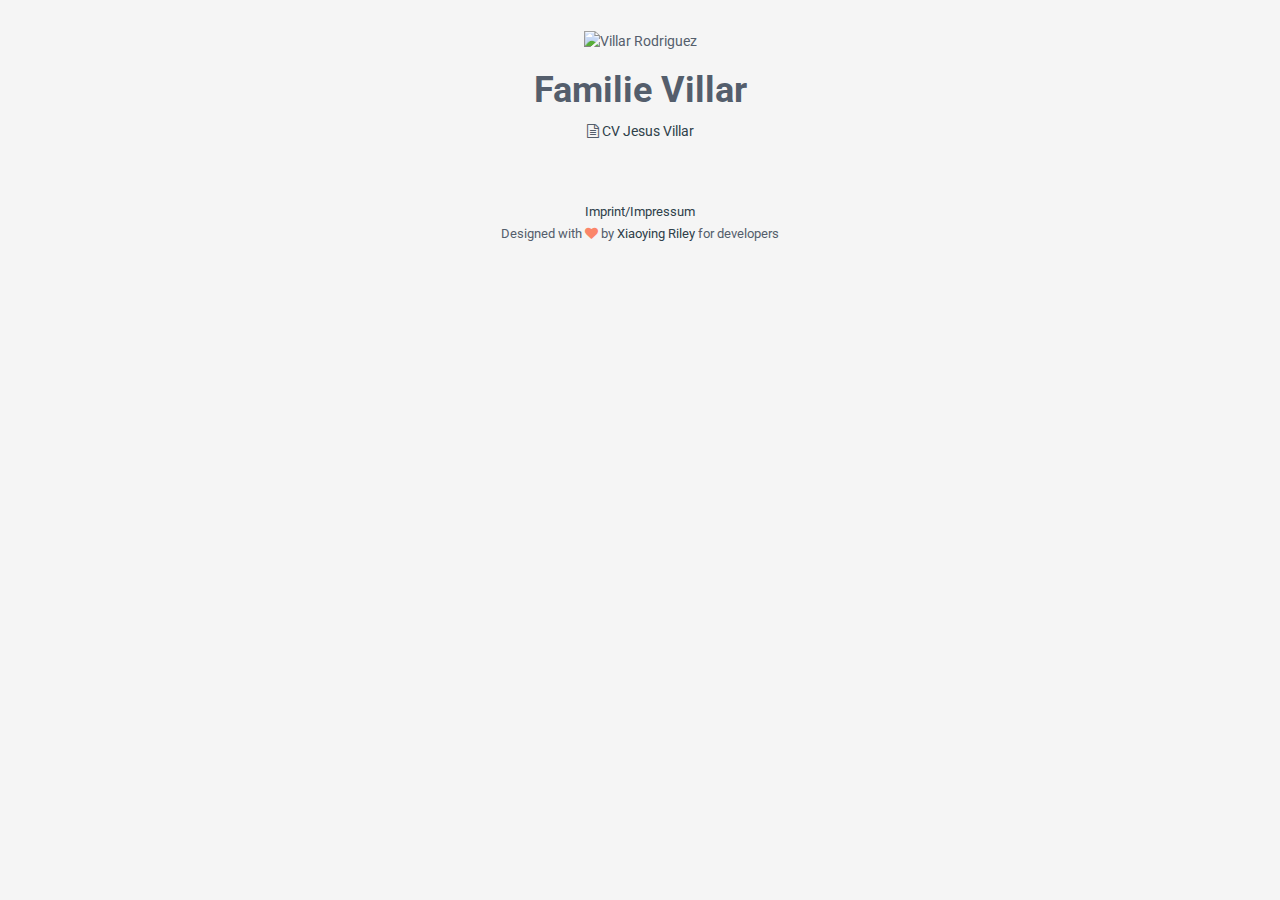
==== commit 5cf06b7a: "Update startpage" ====
--- a/index.html
+++ b/index.html
@@ -30,17 +30,11 @@
 
       <div class="text-center">
             <section class="section summary-section">
-                <img class="profile" src="assets/images/profile.png" alt="Jesus Villar Rodriguez" />
-                <h1 class="section-title">Jesus Villar Rodriguez</h1>
-                <h4 class="job-title">Professional Business Enabler and Project Manager</h4>
+                <img class="profile" src="assets/logos/villar_rodriguez_logo.png" alt="Villar Rodriguez" />
+                <h1 class="section-title">Familie Villar</h1>
             </section>
             <section class="section summary-section">
-                    <i class="fa fa-envelope"></i><a href="mailto: info@villar.biz"> info at villar.biz</a> -
-                    <i class="fa fa-globe"></i><a href="http://villar.cloud" target="_blank"> Blog</a> -
-                    <i class="fa fa-linkedin"></i><a href="https://www.linkedin.com/in/jesusvillar/" target="_blank"> Linkedin</a> -
-                    <i class="fa fa-github"></i><a href="https://github.com/jvrffm" target="_blank"> Github/jvrffm</a> -
-                    <i class="fa fa-twitter"></i><a href="https://twitter.com/jesusvillar" target="_blank"> @jesusvillar</a> -
-                    <i class="fa fa-file-text-o"></i><a href="jvr_cv.html"> CV</a>
+                    <i class="fa fa-file-text-o"></i><a href="jvr_cv.html"> CV Jesus Villar</a>
             </section>
 
       </div><!--//main-body-->
@@ -62,5 +56,14 @@
     <script type="text/javascript" src="assets/plugins/bootstrap/js/bootstrap.min.js"></script>
     <!-- custom js -->
     <script type="text/javascript" src="assets/js/main.js"></script>
+    <script>
+      (function(i,s,o,g,r,a,m){i['GoogleAnalyticsObject']=r;i[r]=i[r]||function(){
+          (i[r].q=i[r].q||[]).push(arguments)},i[r].l=1*new Date();a=s.createElement(o),
+          m=s.getElementsByTagName(o)[0];a.async=1;a.src=g;m.parentNode.insertBefore(a,m)
+        })(window,document,'script','https://www.google-analytics.com/analytics.js','ga');
+
+        ga('create', 'UA-96348518-1', 'auto');
+        ga('send', 'pageview');
+    </script>
 </body>
 </html>
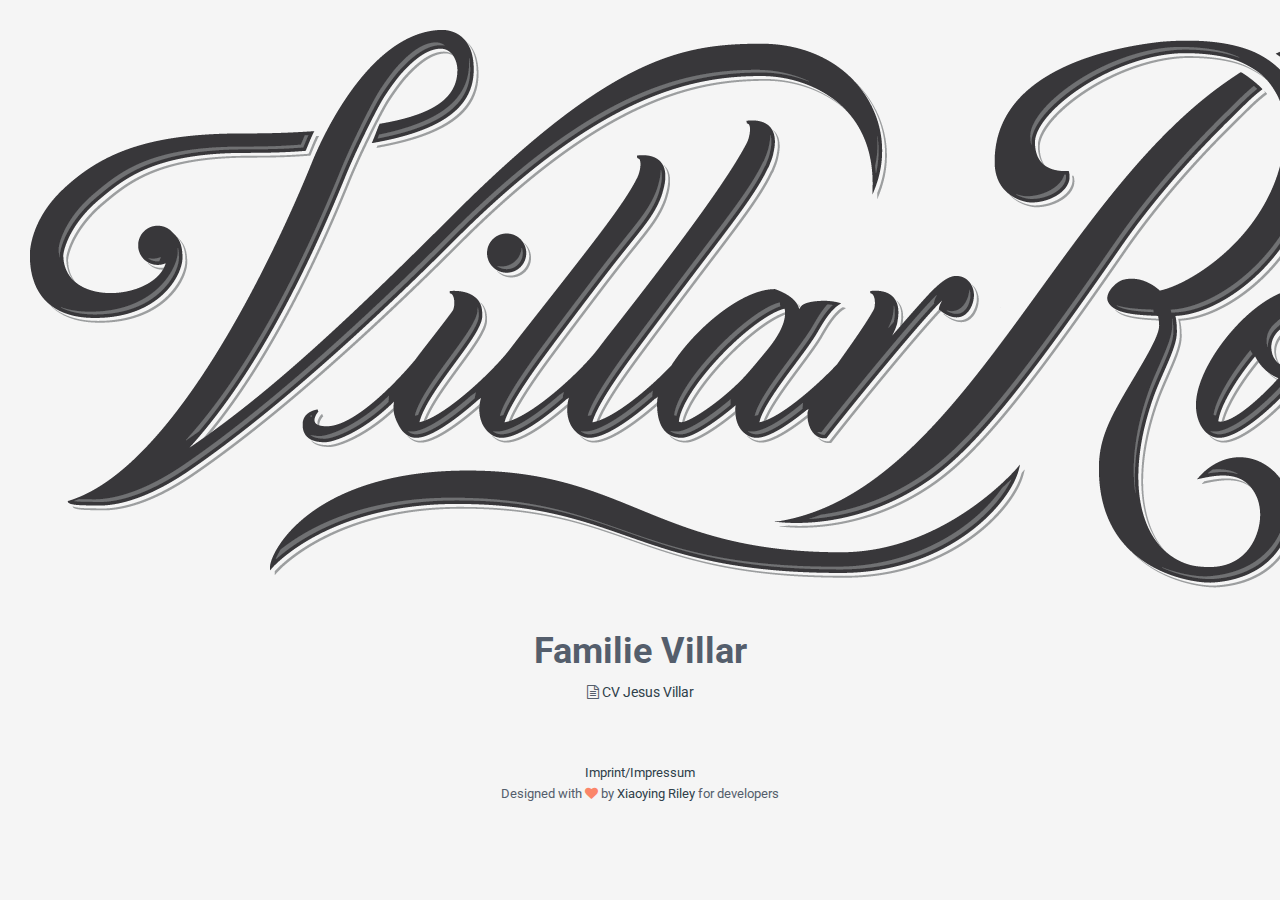
==== commit e284c24a: "Update index.html" ====
--- a/index.html
+++ b/index.html
@@ -30,7 +30,7 @@
 
       <div class="text-center">
             <section class="section summary-section">
-                <img class="profile" src="assets/logos/villar_rodriguez_logo.png" alt="Villar Rodriguez" />
+                <img class="profile" src="logos/villar_rodriguez_logo.png" alt="Villar Rodriguez" />
                 <h1 class="section-title">Familie Villar</h1>
             </section>
             <section class="section summary-section">
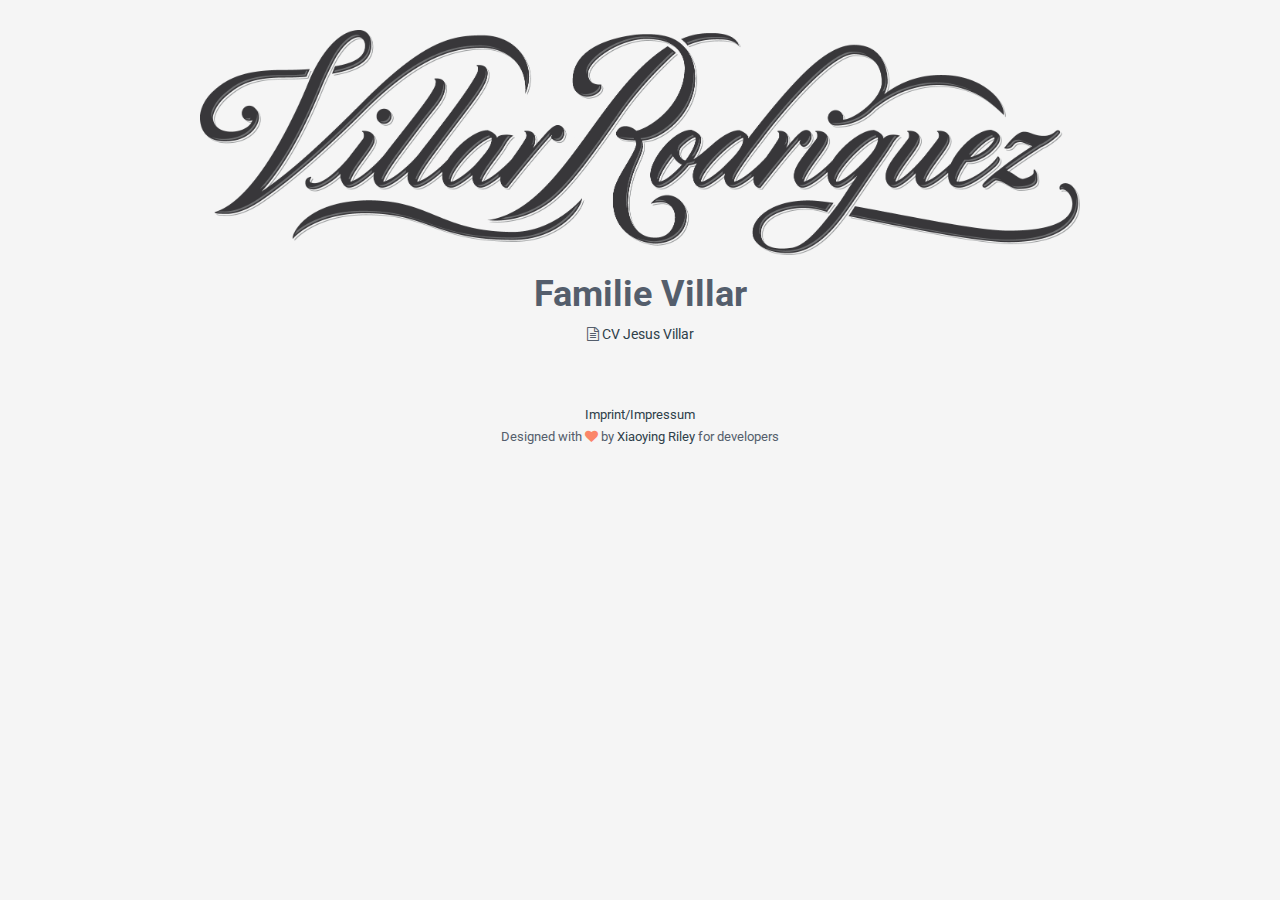
==== commit c38dc1e3: "Update index.html" ====
--- a/index.html
+++ b/index.html
@@ -30,7 +30,7 @@
 
       <div class="text-center">
             <section class="section summary-section">
-                <img class="profile" src="logos/villar_rodriguez_logo.png" alt="Villar Rodriguez" />
+                <img src="logos/villar_rodriguez_logo.png" width="880" alt="Villar Rodriguez" />
                 <h1 class="section-title">Familie Villar</h1>
             </section>
             <section class="section summary-section">
